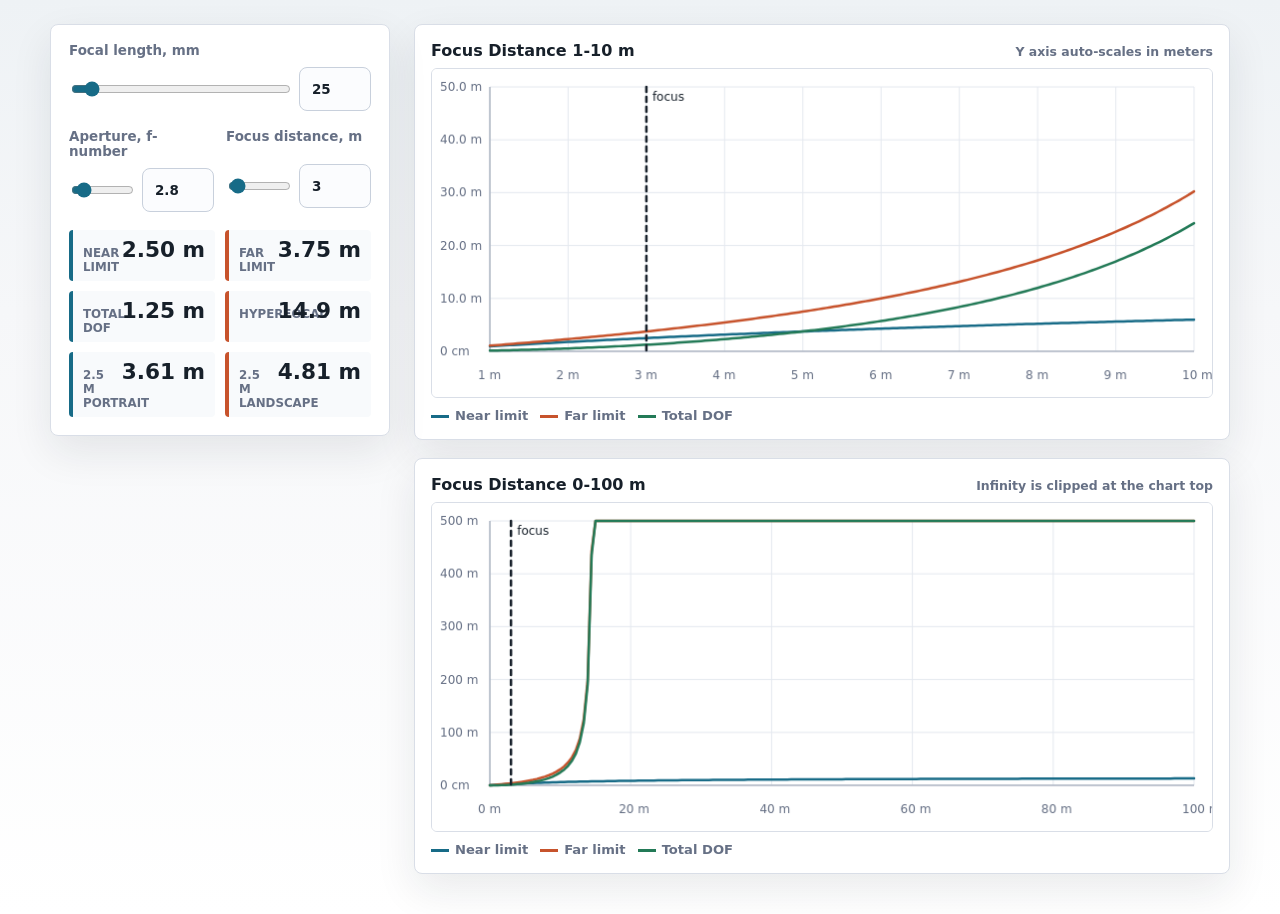
==== index.html @ 0a3c5fab "Add depth of field calculator" ====
<!doctype html>
<html lang="en">
<head>
  <meta charset="utf-8">
  <meta name="viewport" content="width=device-width, initial-scale=1">
  <title>Micro Four Thirds Depth of Field Calculator</title>
  <link rel="stylesheet" href="styles.css">
</head>
<body>
  <main>
    <section class="workspace" aria-label="Depth of field calculator">
      <aside class="controls">
        <label>
          Focal length, mm
          <div class="range-row">
            <input id="focalRange" type="range" min="7" max="300" step="1" value="25">
            <input id="focal" type="number" min="1" max="1000" step="1" value="25">
          </div>
        </label>

        <div class="control-pair">
          <label>
            Aperture, f-number
            <div class="range-row">
              <input id="apertureRange" type="range" min="0.7" max="22" step="0.1" value="2.8">
              <input id="aperture" type="number" min="0.7" max="64" step="0.1" value="2.8">
            </div>
          </label>

          <label>
            Focus distance, m
            <div class="range-row">
              <input id="distanceRange" type="range" min="0.1" max="100" step="0.1" value="3">
              <input id="distance" type="number" min="0.1" max="1000" step="0.1" value="3">
            </div>
          </label>
        </div>

        <div class="results" aria-live="polite">
          <div class="metric">
            <span class="metric-label">Near limit</span>
            <span id="nearLimit" class="metric-value">-</span>
          </div>
          <div class="metric">
            <span class="metric-label">Far limit</span>
            <span id="farLimit" class="metric-value">-</span>
          </div>
          <div class="metric">
            <span class="metric-label">Total DOF</span>
            <span id="totalDof" class="metric-value">-</span>
          </div>
          <div class="metric">
            <span class="metric-label">Hyperfocal</span>
            <span id="hyperfocal" class="metric-value">-</span>
          </div>
          <button class="metric metric-action" id="portraitMetric" type="button">
            <span class="metric-label">2.5 m portrait</span>
            <span id="portraitDistance" class="metric-value">-</span>
          </button>
          <button class="metric metric-action" id="landscapeMetric" type="button">
            <span class="metric-label">2.5 m landscape</span>
            <span id="landscapeDistance" class="metric-value">-</span>
          </button>
        </div>
      </aside>

      <section class="charts">
        <div class="chart-wrap">
          <div class="chart-head">
            <h2 class="chart-title">Focus Distance 1-10 m</h2>
            <span class="chart-note">Y axis auto-scales in meters</span>
          </div>
          <canvas id="chartShort" width="980" height="390" aria-label="Depth of field graph from 1 to 10 meters"></canvas>
          <div class="legend"><span>Near limit</span><span>Far limit</span><span>Total DOF</span></div>
        </div>

        <div class="chart-wrap">
          <div class="chart-head">
            <h2 class="chart-title">Focus Distance 0-100 m</h2>
            <span class="chart-note">Infinity is clipped at the chart top</span>
          </div>
          <canvas id="chartLong" width="980" height="390" aria-label="Depth of field graph from 0 to 100 meters"></canvas>
          <div class="legend"><span>Near limit</span><span>Far limit</span><span>Total DOF</span></div>
        </div>
      </section>
    </section>
  </main>

  <script src="script.js"></script>
</body>
</html>
---- styles.css ----
:root {
  color-scheme: light;
  --bg: #f6f7f9;
  --panel: #ffffff;
  --ink: #17202a;
  --muted: #667085;
  --line: #d9dee7;
  --accent: #176b87;
  --accent-2: #c7532c;
  --good: #237a57;
  --shadow: 0 16px 42px rgba(23, 32, 42, 0.09);
}

* {
  box-sizing: border-box;
}

body {
  margin: 0;
  min-height: 100vh;
  font-family: Inter, ui-sans-serif, system-ui, -apple-system, BlinkMacSystemFont, "Segoe UI", sans-serif;
  color: var(--ink);
  background:
    linear-gradient(180deg, #eef2f5 0%, var(--bg) 34%, #ffffff 100%);
}

main {
  width: min(1180px, calc(100% - 32px));
  margin: 0 auto;
  padding: 24px 0 40px;
}

.workspace {
  display: grid;
  grid-template-columns: 340px minmax(0, 1fr);
  gap: 24px;
  align-items: start;
}

.controls,
.chart-wrap {
  background: var(--panel);
  border: 1px solid var(--line);
  border-radius: 8px;
  box-shadow: var(--shadow);
}

.controls {
  padding: 18px;
  display: grid;
  gap: 16px;
  position: sticky;
  top: 18px;
}

.chart-title {
  margin: 0;
  font-size: 1rem;
  letter-spacing: 0;
}

label {
  display: grid;
  gap: 7px;
  color: var(--muted);
  font-size: 0.84rem;
  font-weight: 700;
}

.control-pair {
  display: grid;
  grid-template-columns: repeat(2, minmax(0, 1fr));
  gap: 12px;
}

input {
  width: 100%;
  min-height: 44px;
  border: 1px solid #c8d0dc;
  border-radius: 8px;
  padding: 10px 12px;
  color: var(--ink);
  background: #fbfcfe;
  font: inherit;
  font-weight: 700;
}

input:focus {
  outline: 3px solid rgba(23, 107, 135, 0.18);
  border-color: var(--accent);
}

.range-row {
  display: grid;
  grid-template-columns: minmax(0, 4fr) minmax(72px, 1fr);
  gap: 10px;
  align-items: center;
}

input[type="range"] {
  width: 100%;
  padding: 0;
  accent-color: var(--accent);
}

.range-row input[type="number"] {
  justify-self: stretch;
}

.results {
  display: grid;
  grid-template-columns: repeat(2, minmax(0, 1fr));
  gap: 10px;
}

.metric {
  display: grid;
  grid-template-columns: minmax(0, 1fr) auto;
  gap: 8px;
  align-items: baseline;
  border-left: 4px solid var(--accent);
  padding: 7px 10px;
  background: #f8fafc;
  border-radius: 4px;
  min-width: 0;
  color: inherit;
  font: inherit;
  text-align: left;
}

.metric:nth-child(even) {
  border-left-color: var(--accent-2);
}

.metric-action {
  appearance: none;
  cursor: pointer;
  border-top: 0;
  border-right: 0;
  border-bottom: 0;
}

.metric-action:hover {
  background: #eef6f8;
}

.metric-action:focus-visible {
  outline: 3px solid rgba(23, 107, 135, 0.18);
}

.metric-label {
  display: block;
  color: var(--muted);
  font-size: 0.74rem;
  font-weight: 800;
  text-transform: uppercase;
  min-width: 0;
}

.metric-value {
  display: block;
  font-size: clamp(1rem, 1.7vw, 1.35rem);
  font-weight: 850;
  text-align: right;
  overflow-wrap: anywhere;
}

.charts {
  display: grid;
  gap: 18px;
}

.chart-wrap {
  padding: 16px;
}

.chart-head {
  display: flex;
  align-items: baseline;
  justify-content: space-between;
  gap: 12px;
  margin-bottom: 8px;
}

.chart-note {
  color: var(--muted);
  font-size: 0.78rem;
  font-weight: 700;
  text-align: right;
}

canvas {
  display: block;
  width: 100%;
  height: 330px;
  border: 1px solid var(--line);
  border-radius: 6px;
  background: #ffffff;
}

.legend {
  display: flex;
  flex-wrap: wrap;
  gap: 12px;
  margin-top: 10px;
  color: var(--muted);
  font-size: 0.82rem;
  font-weight: 700;
}

.legend span::before {
  content: "";
  display: inline-block;
  width: 18px;
  height: 3px;
  margin-right: 6px;
  vertical-align: middle;
  background: var(--accent);
}

.legend span:nth-child(2)::before {
  background: var(--accent-2);
}

.legend span:nth-child(3)::before {
  background: var(--good);
}

@media (max-width: 860px) {
  .workspace {
    grid-template-columns: 1fr;
  }

  .controls {
    position: static;
  }

  canvas {
    height: 280px;
  }
}

@media (max-width: 560px) {
  main {
    width: min(100% - 20px, 1180px);
    padding-top: 14px;
  }

  .control-pair {
    grid-template-columns: 1fr;
  }

  .chart-head {
    display: grid;
  }

  .chart-note {
    text-align: left;
  }
}
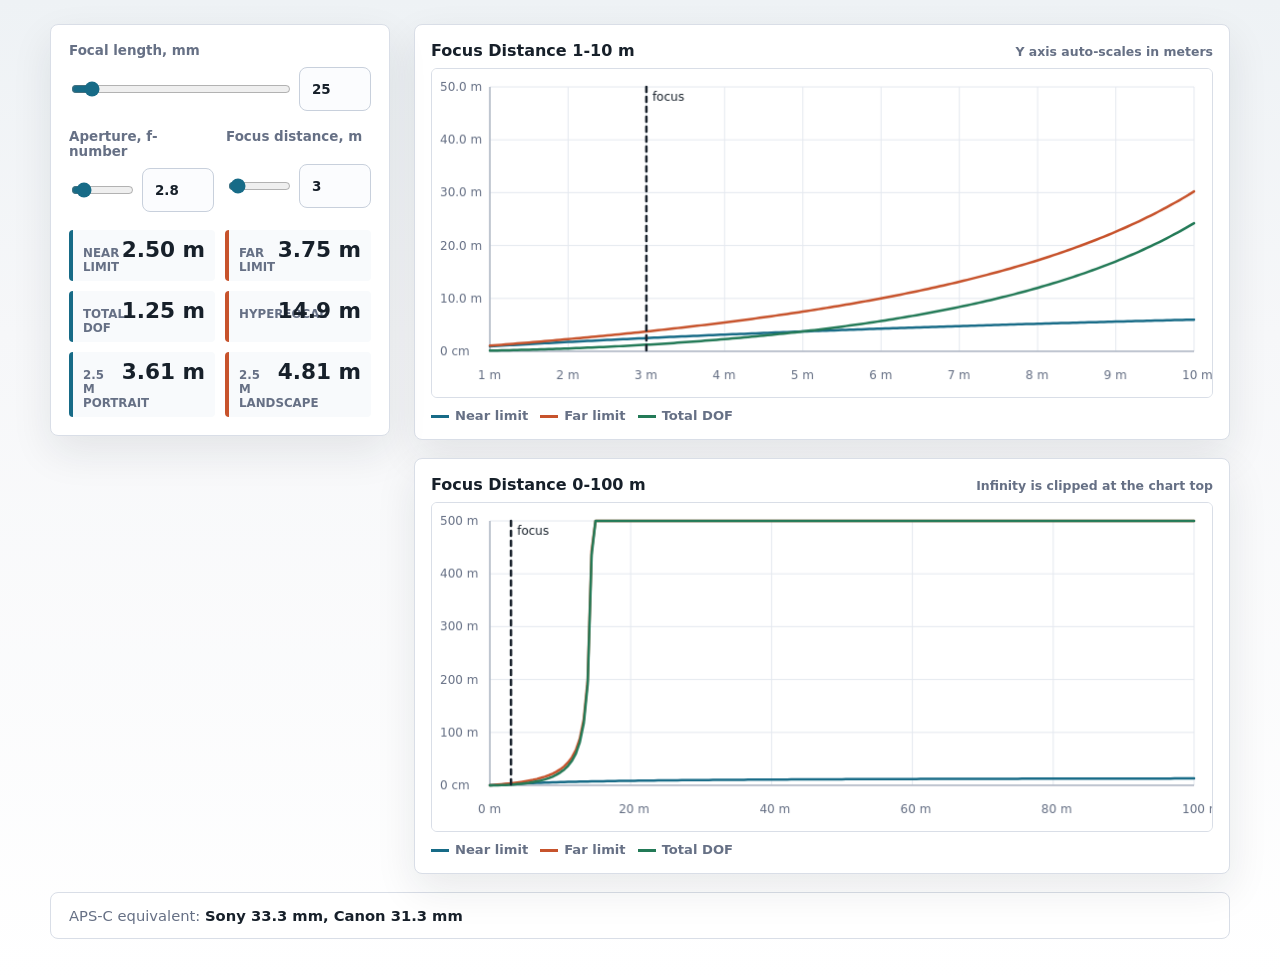
==== commit 92cab3db: "Adding equivalence for sony and canon" ====
--- a/index.html
+++ b/index.html
@@ -4,6 +4,8 @@
   <meta charset="utf-8">
   <meta name="viewport" content="width=device-width, initial-scale=1">
   <title>Micro Four Thirds Depth of Field Calculator</title>
+  <meta name="theme-color" content="#176b87">
+  <link rel="manifest" href="manifest.webmanifest">
   <link rel="stylesheet" href="styles.css">
 </head>
 <body>
@@ -84,6 +86,11 @@
         </div>
       </section>
     </section>
+
+    <p class="aps-c-equivalent" aria-live="polite">
+      <span>APS-C equivalent:</span>
+      <strong id="apsCEquivalent">-</strong>
+    </p>
   </main>
 
   <script src="script.js"></script>
--- a/styles.css
+++ b/styles.css
@@ -170,6 +170,20 @@
   gap: 18px;
 }
 
+.aps-c-equivalent {
+  margin: 18px 0 0;
+  padding: 14px 18px;
+  border: 1px solid var(--line);
+  border-radius: 8px;
+  background: var(--panel);
+  color: var(--muted);
+  font-size: 0.92rem;
+}
+
+.aps-c-equivalent strong {
+  color: var(--ink);
+}
+
 .chart-wrap {
   padding: 16px;
 }
